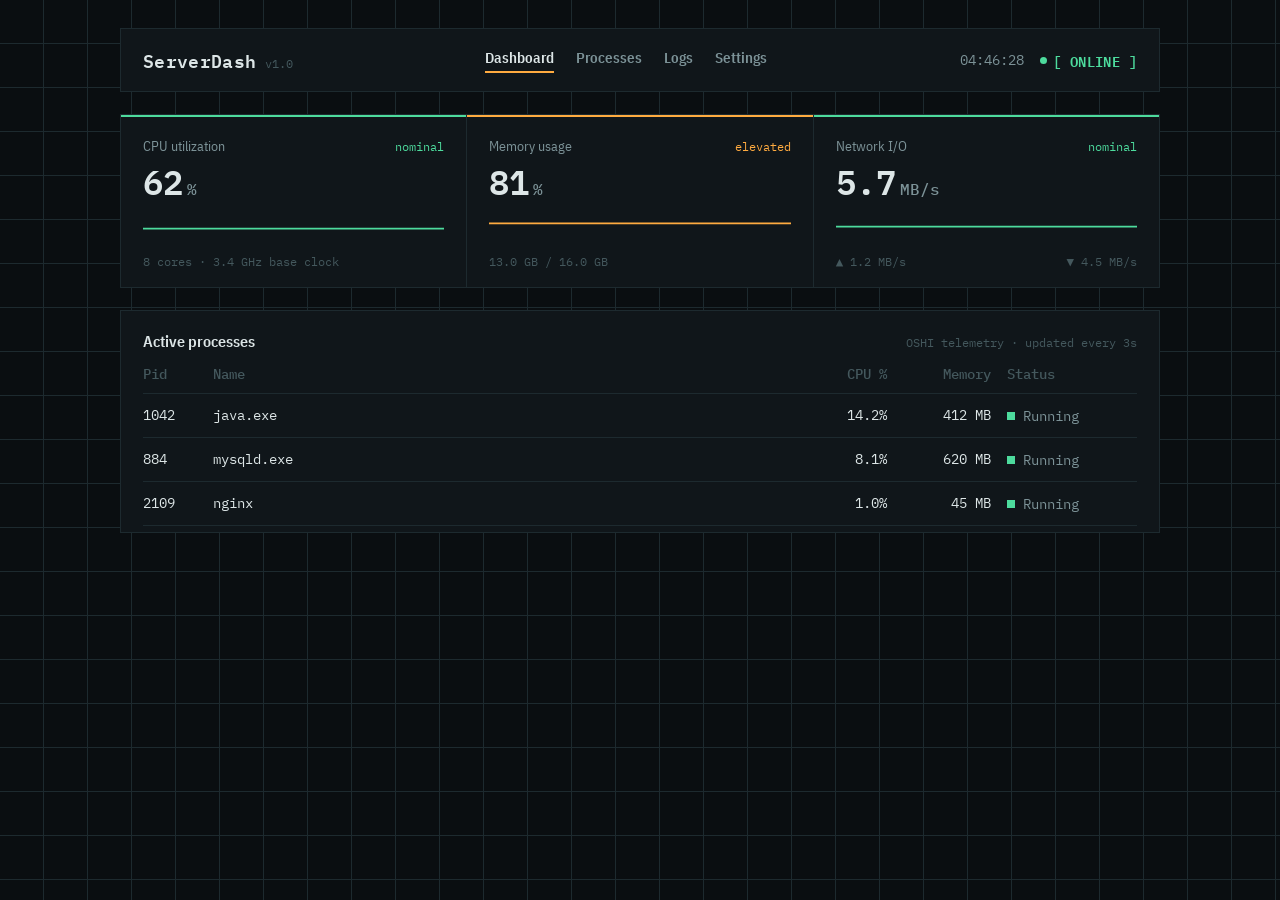
==== src/main/resources/static/index.html @ 2d30cf95 "Initial commit of SpiralOS Telemetry Platform" ====
<!DOCTYPE html>
<html lang="en">
<head>
  <meta charset="UTF-8">
  <meta name="viewport" content="width=device-width, initial-scale=1.0">
  <title>ServerDash v1.0</title>
  <link rel="preconnect" href="https://fonts.googleapis.com">
  <link rel="preconnect" href="https://fonts.gstatic.com" crossorigin>
  <link href="https://fonts.googleapis.com/css2?family=IBM+Plex+Mono:wght@400;500;600;700&family=IBM+Plex+Sans+Condensed:wght@500;600;700&display=swap" rel="stylesheet">
  <link rel="stylesheet" href="style.css">
</head>
<body>

  <div class="scan-sweep" aria-hidden="true"></div>

  <div class="dashboard-container">

    <!-- Top bar -->
    <header class="topbar">
      <div class="brand">
        <span class="brand-name">ServerDash</span>
        <span class="brand-version">v1.0</span>
      </div>

      <nav class="nav-links">
        <a href="#" class="active">Dashboard</a>
        <a href="#">Processes</a>
        <a href="#">Logs</a>
        <a href="#">Settings</a>
      </nav>

      <div class="status-cluster">
        <time class="clock" id="clock">--:--:--</time>
        <span class="status-line" id="status-line">
          <span class="status-dot" id="status-dot"></span>[&nbsp;ONLINE&nbsp;]
        </span>
      </div>
    </header>

    <!-- Metric readouts -->
    <section class="metrics-grid">

      <article class="metric-card" id="card-cpu" data-metric="cpu">
        <div class="metric-head">
          <span class="metric-label">CPU utilization</span>
          <span class="metric-flag" id="cpu-flag">nominal</span>
        </div>
        <div class="metric-value" id="cpu-value">62<span class="unit">%</span></div>
        <svg class="sparkline" id="cpu-spark" viewBox="0 0 100 28" preserveAspectRatio="none" aria-hidden="true">
          <polyline id="cpu-spark-line" points="" />
        </svg>
        <div class="metric-sub">8 cores · 3.4 GHz base clock</div>
      </article>

      <article class="metric-card" id="card-ram" data-metric="ram">
        <div class="metric-head">
          <span class="metric-label">Memory usage</span>
          <span class="metric-flag" id="ram-flag">nominal</span>
        </div>
        <div class="metric-value" id="ram-value">81<span class="unit">%</span></div>
        <svg class="sparkline" id="ram-spark" viewBox="0 0 100 28" preserveAspectRatio="none" aria-hidden="true">
          <polyline id="ram-spark-line" points="" />
        </svg>
        <div class="metric-sub" id="ram-sub">13.0 GB / 16.0 GB</div>
      </article>

      <article class="metric-card" id="card-net" data-metric="net">
        <div class="metric-head">
          <span class="metric-label">Network I/O</span>
          <span class="metric-flag" id="net-flag">nominal</span>
        </div>
        <div class="metric-value" id="net-value">5.7<span class="unit">MB/s</span></div>
        <svg class="sparkline" id="net-spark" viewBox="0 0 100 28" preserveAspectRatio="none" aria-hidden="true">
          <polyline id="net-spark-line" points="" />
        </svg>
        <div class="metric-sub">
          <span class="net-up" id="net-up">▲ 1.2 MB/s</span>
          <span class="net-down" id="net-down">▼ 4.5 MB/s</span>
        </div>
      </article>

    </section>

    <!-- Process list -->
    <section class="table-section">
      <div class="table-head">
        <h2>Active processes</h2>
        <span class="table-sub">OSHI telemetry · updated every 3s</span>
      </div>
      <table class="process-table">
        <thead>
          <tr>
            <th class="col-pid">Pid</th>
            <th>Name</th>
            <th class="col-num">CPU %</th>
            <th class="col-num">Memory</th>
            <th class="col-status">Status</th>
          </tr>
        </thead>
        <tbody id="process-body">
          <tr data-pid="1042" data-base-cpu="14.2">
            <td class="col-pid">1042</td>
            <td>java.exe</td>
            <td class="col-num cpu-cell">14.2%</td>
            <td class="col-num">412 MB</td>
            <td class="col-status"><span class="status-cell running"><span class="status-sq"></span>Running</span></td>
          </tr>
          <tr data-pid="884" data-base-cpu="8.1">
            <td class="col-pid">884</td>
            <td>mysqld.exe</td>
            <td class="col-num cpu-cell">8.1%</td>
            <td class="col-num">620 MB</td>
            <td class="col-status"><span class="status-cell running"><span class="status-sq"></span>Running</span></td>
          </tr>
          <tr data-pid="2109" data-base-cpu="1.0">
            <td class="col-pid">2109</td>
            <td>nginx</td>
            <td class="col-num cpu-cell">1.0%</td>
            <td class="col-num">45 MB</td>
            <td class="col-status"><span class="status-cell running"><span class="status-sq"></span>Running</span></td>
          </tr>
        </tbody>
      </table>
    </section>

  </div>

  <script src="script.js"></script>
</body>
</html>
---- src/main/resources/static/style.css ----
:root {
  --bg: #0a0e11;
  --panel: #10161a;
  --line: #1d2a2f;
  --line-strong: #2a3a40;
  --text: #dde6e7;
  --text-dim: #7c9297;
  --text-faint: #44585d;

  --amber: #ffab40;
  --amber-dim: rgba(255, 171, 64, 0.12);
  --green: #4ddb9d;
  --green-dim: rgba(77, 219, 157, 0.12);
  --red: #ff5c5c;
  --red-dim: rgba(255, 92, 92, 0.14);

  --mono: 'IBM Plex Mono', ui-monospace, SFMono-Regular, Menlo, monospace;
  --sans: 'IBM Plex Sans Condensed', 'Segoe UI', sans-serif;
}

* {
  box-sizing: border-box;
  margin: 0;
  padding: 0;
}

body {
  background-color: var(--bg);
  background-image:
    linear-gradient(var(--line) 1px, transparent 1px),
    linear-gradient(90deg, var(--line) 1px, transparent 1px);
  background-size: 44px 44px;
  background-position: -1px -1px;
  color: var(--text);
  font-family: var(--sans);
  padding: 28px 20px 60px;
  position: relative;
}

@media (prefers-color-scheme: light) {
  /* Instrument-panel dashboards stay dark regardless of OS theme;
     this is a deliberate choice, not an oversight. */
}

::selection {
  background: var(--amber-dim);
  color: var(--text);
}

a:focus-visible,
button:focus-visible {
  outline: 2px solid var(--amber);
  outline-offset: 2px;
}

.dashboard-container {
  max-width: 1040px;
  margin: 0 auto;
  position: relative;
}

/* One orchestrated load moment: a single scanline sweep down the page */
.scan-sweep {
  position: fixed;
  inset: 0;
  pointer-events: none;
  z-index: 50;
  background: linear-gradient(
    180deg,
    transparent 0%,
    rgba(255, 171, 64, 0.06) 45%,
    rgba(255, 171, 64, 0.15) 50%,
    rgba(255, 171, 64, 0.06) 55%,
    transparent 100%
  );
  transform: translateY(-100%);
  animation: sweep 1.1s ease-out 1;
}

@keyframes sweep {
  to { transform: translateY(100%); }
}

@media (prefers-reduced-motion: reduce) {
  .scan-sweep { display: none; }
}

/* Top bar */
.topbar {
  display: flex;
  justify-content: space-between;
  align-items: center;
  flex-wrap: wrap;
  gap: 14px;
  border: 1px solid var(--line);
  background-color: var(--panel);
  padding: 16px 22px;
  margin-bottom: 22px;
}

.brand {
  font-family: var(--mono);
  display: flex;
  align-items: baseline;
  gap: 8px;
}

.brand-name {
  font-weight: 600;
  font-size: 1.1rem;
  letter-spacing: 0.02em;
}

.brand-version {
  font-size: 0.78rem;
  color: var(--text-faint);
}

.nav-links {
  display: flex;
  gap: 22px;
  font-family: var(--sans);
  font-weight: 600;
}

.nav-links a {
  color: var(--text-dim);
  text-decoration: none;
  font-size: 0.92rem;
  padding-bottom: 4px;
  border-bottom: 2px solid transparent;
}

.nav-links a.active {
  color: var(--text);
  border-bottom-color: var(--amber);
}

.nav-links a:hover {
  color: var(--text);
}

.status-cluster {
  display: flex;
  align-items: center;
  gap: 16px;
  font-family: var(--mono);
  font-size: 0.85rem;
}

.clock {
  color: var(--text-dim);
  min-width: 7ch;
}

.status-line {
  display: inline-flex;
  align-items: center;
  gap: 6px;
  color: var(--green);
  font-weight: 600;
  letter-spacing: 0.03em;
}

.status-dot {
  width: 7px;
  height: 7px;
  border-radius: 50%;
  background-color: var(--green);
  display: inline-block;
  animation: pulse 2.4s ease-in-out infinite;
}

@keyframes pulse {
  0%, 100% { opacity: 1; }
  50% { opacity: 0.35; }
}

@media (prefers-reduced-motion: reduce) {
  .status-dot { animation: none; }
}

/* Metrics grid */
.metrics-grid {
  display: grid;
  grid-template-columns: repeat(auto-fit, minmax(260px, 1fr));
  gap: 1px;
  background-color: var(--line);
  border: 1px solid var(--line);
  margin-bottom: 22px;
}

.metric-card {
  background-color: var(--panel);
  padding: 20px 22px 18px;
  border-top: 2px solid var(--status-color, var(--text-faint));
}

.metric-head {
  display: flex;
  justify-content: space-between;
  align-items: baseline;
  margin-bottom: 10px;
}

.metric-label {
  font-size: 0.85rem;
  color: var(--text-dim);
}

.metric-flag {
  font-family: var(--mono);
  font-size: 0.72rem;
  color: var(--status-color, var(--text-faint));
}

.metric-value {
  font-family: var(--mono);
  font-size: 2.1rem;
  font-weight: 600;
  color: var(--text);
  margin-bottom: 12px;
  line-height: 1;
}

.metric-value .unit {
  font-size: 1rem;
  color: var(--text-dim);
  margin-left: 4px;
  font-weight: 500;
}

.sparkline {
  width: 100%;
  height: 30px;
  display: block;
  margin-bottom: 12px;
}

.sparkline polyline {
  fill: none;
  stroke: var(--status-color, var(--text-faint));
  stroke-width: 1.6;
  stroke-linejoin: round;
  stroke-linecap: round;
}

.metric-sub {
  font-family: var(--mono);
  font-size: 0.78rem;
  color: var(--text-faint);
  display: flex;
  justify-content: space-between;
}

.net-up { color: var(--text-faint); }
.net-down { color: var(--text-faint); }

/* Table section */
.table-section {
  border: 1px solid var(--line);
  background-color: var(--panel);
  padding: 20px 22px 6px;
}

.table-head {
  display: flex;
  justify-content: space-between;
  align-items: baseline;
  flex-wrap: wrap;
  gap: 6px;
  margin-bottom: 14px;
}

.table-head h2 {
  font-size: 1rem;
  font-weight: 600;
  color: var(--text);
}

.table-sub {
  font-family: var(--mono);
  font-size: 0.75rem;
  color: var(--text-faint);
}

.process-table {
  width: 100%;
  border-collapse: collapse;
  table-layout: fixed;
  font-family: var(--mono);
  font-size: 0.86rem;
}

.process-table th {
  text-align: left;
  font-weight: 500;
  color: var(--text-faint);
  padding-bottom: 10px;
  padding-right: 16px;
  border-bottom: 1px solid var(--line);
}

.process-table td {
  padding: 12px 16px 12px 0;
  border-bottom: 1px solid var(--line);
  color: var(--text);
}

.col-pid { color: var(--text-dim); width: 70px; }
.col-num { text-align: right; width: 104px; }
.col-status { width: 130px; }

.process-table th.col-num { text-align: right; }

.status-cell {
  display: inline-flex;
  align-items: center;
  gap: 8px;
  color: var(--text-dim);
}

.status-sq {
  width: 8px;
  height: 8px;
  background-color: var(--green);
  flex-shrink: 0;
}

.status-cell.running .status-sq { background-color: var(--green); }
.status-cell.elevated .status-sq { background-color: var(--amber); }
.status-cell.stopped .status-sq { background-color: var(--red); }

/* Responsive */
@media (max-width: 640px) {
  body { padding: 18px 14px 48px; background-size: 28px 28px; }
  .topbar { padding: 14px 16px; }
  .nav-links { gap: 14px; order: 3; width: 100%; }
  .status-cluster { gap: 10px; }
  .metric-value { font-size: 1.7rem; }
  .col-pid, .col-num, .col-status { width: auto; }
  .metric-sub { flex-direction: column; gap: 2px; }
}
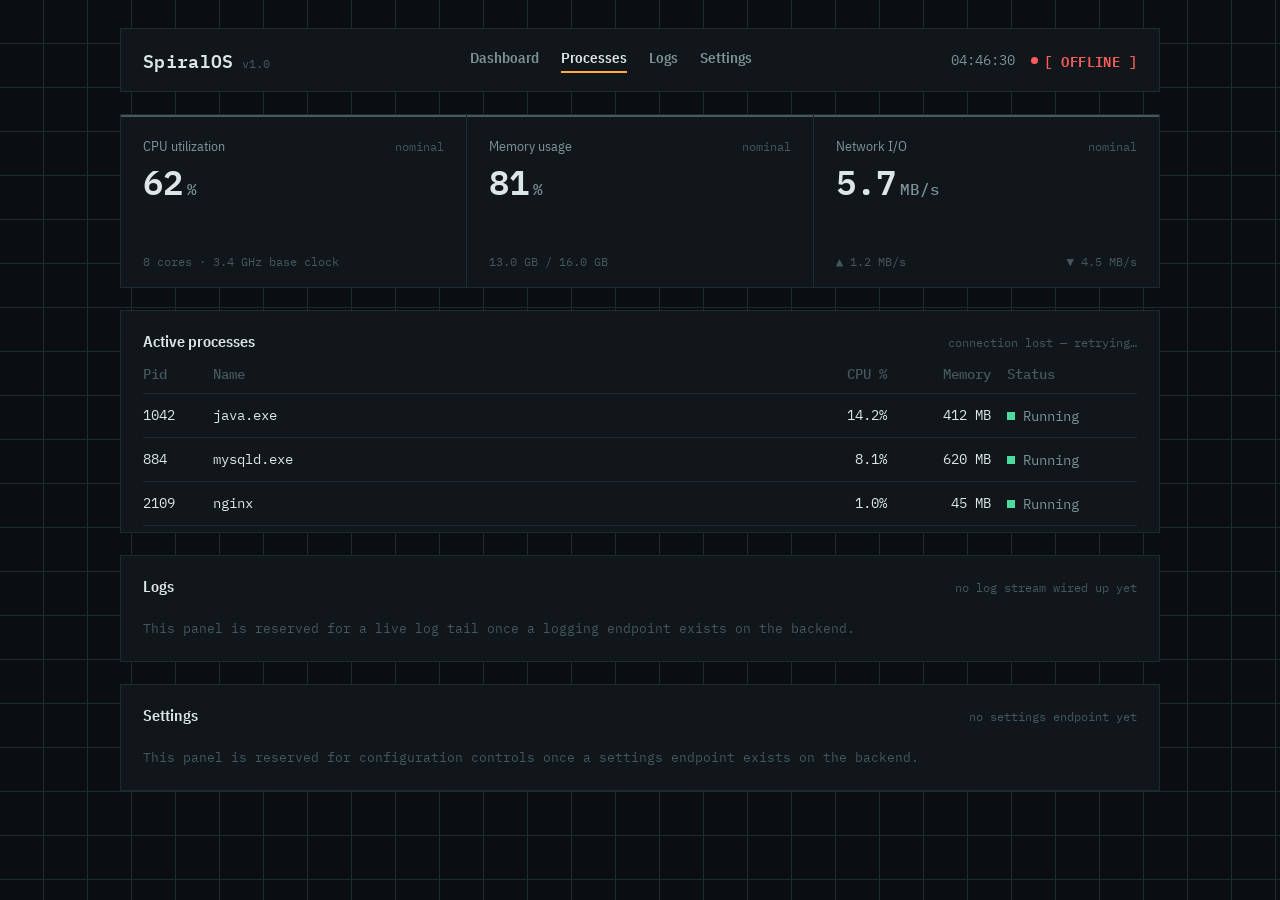
==== commit a8c2a79b: "Updates to backend and frontend UI elements" ====
--- a/src/main/resources/static/index.html
+++ b/src/main/resources/static/index.html
@@ -3,7 +3,7 @@
 <head>
   <meta charset="UTF-8">
   <meta name="viewport" content="width=device-width, initial-scale=1.0">
-  <title>ServerDash v1.0</title>
+  <title>SpiralOS v1.0</title>
   <link rel="preconnect" href="https://fonts.googleapis.com">
   <link rel="preconnect" href="https://fonts.gstatic.com" crossorigin>
   <link href="https://fonts.googleapis.com/css2?family=IBM+Plex+Mono:wght@400;500;600;700&family=IBM+Plex+Sans+Condensed:wght@500;600;700&display=swap" rel="stylesheet">
@@ -18,15 +18,15 @@
     <!-- Top bar -->
     <header class="topbar">
       <div class="brand">
-        <span class="brand-name">ServerDash</span>
+        <span class="brand-name">SpiralOS</span>
         <span class="brand-version">v1.0</span>
       </div>
 
-      <nav class="nav-links">
-        <a href="#" class="active">Dashboard</a>
-        <a href="#">Processes</a>
-        <a href="#">Logs</a>
-        <a href="#">Settings</a>
+      <nav class="nav-links" id="nav-links">
+        <a href="#dashboard" class="active">Dashboard</a>
+        <a href="#processes">Processes</a>
+        <a href="#logs">Logs</a>
+        <a href="#settings">Settings</a>
       </nav>
 
       <div class="status-cluster">
@@ -38,7 +38,7 @@
     </header>
 
     <!-- Metric readouts -->
-    <section class="metrics-grid">
+    <section class="metrics-grid" id="dashboard">
 
       <article class="metric-card" id="card-cpu" data-metric="cpu">
         <div class="metric-head">
@@ -80,12 +80,12 @@
       </article>
 
     </section>
-
+	
     <!-- Process list -->
-    <section class="table-section">
+    <section class="table-section" id="processes">
       <div class="table-head">
         <h2>Active processes</h2>
-        <span class="table-sub">OSHI telemetry · updated every 3s</span>
+        <span class="table-sub" id="process-sub">OSHI telemetry · updated every 1s</span>
       </div>
       <table class="process-table">
         <thead>
@@ -123,6 +123,24 @@
       </table>
     </section>
 
+    <!-- Logs -->
+    <section class="table-section placeholder-section" id="logs">
+      <div class="table-head">
+        <h2>Logs</h2>
+        <span class="table-sub">no log stream wired up yet</span>
+      </div>
+      <p class="placeholder-note">This panel is reserved for a live log tail once a logging endpoint exists on the backend.</p>
+    </section>
+
+    <!-- Settings -->
+    <section class="table-section placeholder-section" id="settings">
+      <div class="table-head">
+        <h2>Settings</h2>
+        <span class="table-sub">no settings endpoint yet</span>
+      </div>
+      <p class="placeholder-note">This panel is reserved for configuration controls once a settings endpoint exists on the backend.</p>
+    </section>
+
   </div>
 
   <script src="script.js"></script>
--- a/src/main/resources/static/style.css
+++ b/src/main/resources/static/style.css
@@ -22,6 +22,14 @@
   box-sizing: border-box;
   margin: 0;
   padding: 0;
+}
+
+html {
+  scroll-behavior: smooth;
+}
+
+@media (prefers-reduced-motion: reduce) {
+  html { scroll-behavior: auto; }
 }
 
 body {
@@ -96,6 +104,16 @@
   background-color: var(--panel);
   padding: 16px 22px;
   margin-bottom: 22px;
+  position: sticky;
+  top: 12px;
+  z-index: 10;
+}
+
+#dashboard,
+#processes,
+#logs,
+#settings {
+  scroll-margin-top: 90px;
 }
 
 .brand {
@@ -261,6 +279,11 @@
   border: 1px solid var(--line);
   background-color: var(--panel);
   padding: 20px 22px 6px;
+  margin-bottom: 22px;
+}
+
+.table-section:last-child {
+  margin-bottom: 0;
 }
 
 .table-head {
@@ -330,6 +353,21 @@
 .status-cell.running .status-sq { background-color: var(--green); }
 .status-cell.elevated .status-sq { background-color: var(--amber); }
 .status-cell.stopped .status-sq { background-color: var(--red); }
+
+.placeholder-note {
+  font-family: var(--mono);
+  font-size: 0.82rem;
+  color: var(--text-faint);
+  padding: 10px 0 18px;
+}
+
+.status-line.offline {
+  color: var(--red);
+}
+
+.status-line.offline .status-dot {
+  background-color: var(--red);
+}
 
 /* Responsive */
 @media (max-width: 640px) {
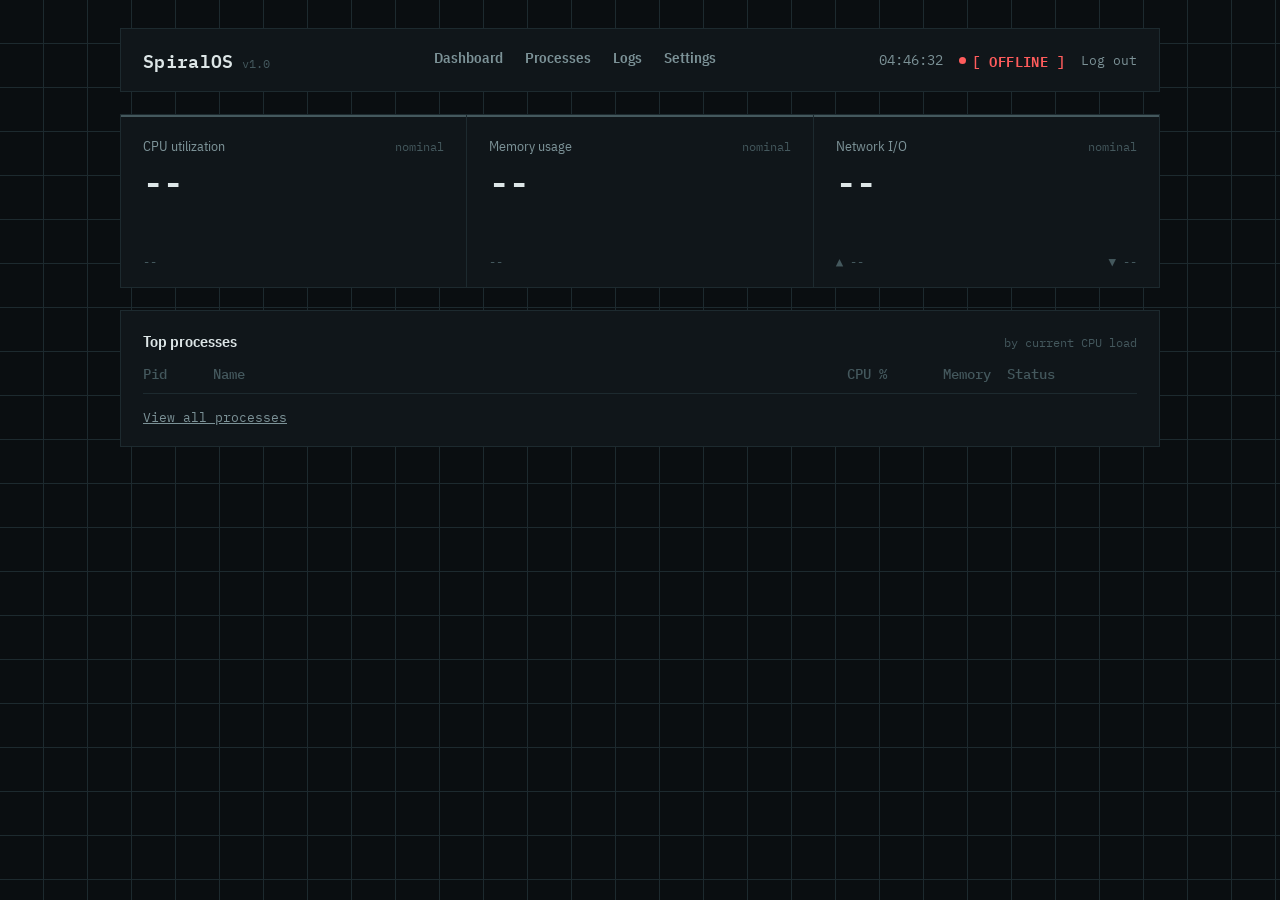
==== commit fd6bb0d7: "Massive changes to security & endpoints. Added several layers of functionality." ====
--- a/src/main/resources/static/index.html
+++ b/src/main/resources/static/index.html
@@ -3,146 +3,52 @@
 <head>
   <meta charset="UTF-8">
   <meta name="viewport" content="width=device-width, initial-scale=1.0">
-  <title>SpiralOS v1.0</title>
   <link rel="preconnect" href="https://fonts.googleapis.com">
   <link rel="preconnect" href="https://fonts.gstatic.com" crossorigin>
   <link href="https://fonts.googleapis.com/css2?family=IBM+Plex+Mono:wght@400;500;600;700&family=IBM+Plex+Sans+Condensed:wght@500;600;700&display=swap" rel="stylesheet">
   <link rel="stylesheet" href="style.css">
+  <title>SpiralOS · Dashboard</title>
 </head>
 <body>
+  <div class="scan-sweep" aria-hidden="true"></div>
+  <div class="dashboard-container">
+    <header class="topbar" id="topbar"></header>
 
-  <div class="scan-sweep" aria-hidden="true"></div>
-
-  <div class="dashboard-container">
-
-    <!-- Top bar -->
-    <header class="topbar">
-      <div class="brand">
-        <span class="brand-name">SpiralOS</span>
-        <span class="brand-version">v1.0</span>
-      </div>
-
-      <nav class="nav-links" id="nav-links">
-        <a href="#dashboard" class="active">Dashboard</a>
-        <a href="#processes">Processes</a>
-        <a href="#logs">Logs</a>
-        <a href="#settings">Settings</a>
-      </nav>
-
-      <div class="status-cluster">
-        <time class="clock" id="clock">--:--:--</time>
-        <span class="status-line" id="status-line">
-          <span class="status-dot" id="status-dot"></span>[&nbsp;ONLINE&nbsp;]
-        </span>
-      </div>
-    </header>
-
-    <!-- Metric readouts -->
     <section class="metrics-grid" id="dashboard">
-
-      <article class="metric-card" id="card-cpu" data-metric="cpu">
-        <div class="metric-head">
-          <span class="metric-label">CPU utilization</span>
-          <span class="metric-flag" id="cpu-flag">nominal</span>
-        </div>
-        <div class="metric-value" id="cpu-value">62<span class="unit">%</span></div>
-        <svg class="sparkline" id="cpu-spark" viewBox="0 0 100 28" preserveAspectRatio="none" aria-hidden="true">
-          <polyline id="cpu-spark-line" points="" />
-        </svg>
-        <div class="metric-sub">8 cores · 3.4 GHz base clock</div>
+      <article class="metric-card" id="card-cpu">
+        <div class="metric-head"><span class="metric-label">CPU utilization</span><span class="metric-flag" id="cpu-flag">nominal</span></div>
+        <div class="metric-value" id="cpu-value">--</div>
+        <svg class="sparkline" viewBox="0 0 100 28" preserveAspectRatio="none" aria-hidden="true"><polyline id="cpu-spark-line" points="" /></svg>
+        <div class="metric-sub" id="cpu-sub">--</div>
       </article>
-
-      <article class="metric-card" id="card-ram" data-metric="ram">
-        <div class="metric-head">
-          <span class="metric-label">Memory usage</span>
-          <span class="metric-flag" id="ram-flag">nominal</span>
-        </div>
-        <div class="metric-value" id="ram-value">81<span class="unit">%</span></div>
-        <svg class="sparkline" id="ram-spark" viewBox="0 0 100 28" preserveAspectRatio="none" aria-hidden="true">
-          <polyline id="ram-spark-line" points="" />
-        </svg>
-        <div class="metric-sub" id="ram-sub">13.0 GB / 16.0 GB</div>
+      <article class="metric-card" id="card-ram">
+        <div class="metric-head"><span class="metric-label">Memory usage</span><span class="metric-flag" id="ram-flag">nominal</span></div>
+        <div class="metric-value" id="ram-value">--</div>
+        <svg class="sparkline" viewBox="0 0 100 28" preserveAspectRatio="none" aria-hidden="true"><polyline id="ram-spark-line" points="" /></svg>
+        <div class="metric-sub" id="ram-sub">--</div>
       </article>
-
-      <article class="metric-card" id="card-net" data-metric="net">
-        <div class="metric-head">
-          <span class="metric-label">Network I/O</span>
-          <span class="metric-flag" id="net-flag">nominal</span>
-        </div>
-        <div class="metric-value" id="net-value">5.7<span class="unit">MB/s</span></div>
-        <svg class="sparkline" id="net-spark" viewBox="0 0 100 28" preserveAspectRatio="none" aria-hidden="true">
-          <polyline id="net-spark-line" points="" />
-        </svg>
-        <div class="metric-sub">
-          <span class="net-up" id="net-up">▲ 1.2 MB/s</span>
-          <span class="net-down" id="net-down">▼ 4.5 MB/s</span>
-        </div>
+      <article class="metric-card" id="card-net">
+        <div class="metric-head"><span class="metric-label">Network I/O</span><span class="metric-flag" id="net-flag">nominal</span></div>
+        <div class="metric-value" id="net-value">--</div>
+        <svg class="sparkline" viewBox="0 0 100 28" preserveAspectRatio="none" aria-hidden="true"><polyline id="net-spark-line" points="" /></svg>
+        <div class="metric-sub"><span id="net-up">▲ --</span><span id="net-down">▼ --</span></div>
       </article>
-
-    </section>
-	
-    <!-- Process list -->
-    <section class="table-section" id="processes">
-      <div class="table-head">
-        <h2>Active processes</h2>
-        <span class="table-sub" id="process-sub">OSHI telemetry · updated every 1s</span>
-      </div>
-      <table class="process-table">
-        <thead>
-          <tr>
-            <th class="col-pid">Pid</th>
-            <th>Name</th>
-            <th class="col-num">CPU %</th>
-            <th class="col-num">Memory</th>
-            <th class="col-status">Status</th>
-          </tr>
-        </thead>
-        <tbody id="process-body">
-          <tr data-pid="1042" data-base-cpu="14.2">
-            <td class="col-pid">1042</td>
-            <td>java.exe</td>
-            <td class="col-num cpu-cell">14.2%</td>
-            <td class="col-num">412 MB</td>
-            <td class="col-status"><span class="status-cell running"><span class="status-sq"></span>Running</span></td>
-          </tr>
-          <tr data-pid="884" data-base-cpu="8.1">
-            <td class="col-pid">884</td>
-            <td>mysqld.exe</td>
-            <td class="col-num cpu-cell">8.1%</td>
-            <td class="col-num">620 MB</td>
-            <td class="col-status"><span class="status-cell running"><span class="status-sq"></span>Running</span></td>
-          </tr>
-          <tr data-pid="2109" data-base-cpu="1.0">
-            <td class="col-pid">2109</td>
-            <td>nginx</td>
-            <td class="col-num cpu-cell">1.0%</td>
-            <td class="col-num">45 MB</td>
-            <td class="col-status"><span class="status-cell running"><span class="status-sq"></span>Running</span></td>
-          </tr>
-        </tbody>
-      </table>
     </section>
 
-    <!-- Logs -->
-    <section class="table-section placeholder-section" id="logs">
-      <div class="table-head">
-        <h2>Logs</h2>
-        <span class="table-sub">no log stream wired up yet</span>
+    <section class="table-section">
+      <div class="table-head"><h2>Top processes</h2><span class="table-sub">by current CPU load</span></div>
+      <div class="table-scroll">
+        <table class="process-table">
+          <thead><tr>
+            <th class="col-pid">Pid</th><th>Name</th><th class="col-num">CPU %</th><th class="col-num">Memory</th><th class="col-status">Status</th>
+          </tr></thead>
+          <tbody id="process-body"></tbody>
+        </table>
       </div>
-      <p class="placeholder-note">This panel is reserved for a live log tail once a logging endpoint exists on the backend.</p>
+      <p class="table-foot"><a href="/processes.html">View all processes</a></p>
     </section>
-
-    <!-- Settings -->
-    <section class="table-section placeholder-section" id="settings">
-      <div class="table-head">
-        <h2>Settings</h2>
-        <span class="table-sub">no settings endpoint yet</span>
-      </div>
-      <p class="placeholder-note">This panel is reserved for configuration controls once a settings endpoint exists on the backend.</p>
-    </section>
-
   </div>
-
-  <script src="script.js"></script>
+  <script src="common.js"></script>
+  <script src="dashboard.js"></script>
 </body>
 </html>
--- a/src/main/resources/static/style.css
+++ b/src/main/resources/static/style.css
@@ -379,3 +379,81 @@
   .col-pid, .col-num, .col-status { width: auto; }
   .metric-sub { flex-direction: column; gap: 2px; }
 }
+
+/* ===== Multi-page additions ===== */
+
+/* Controls */
+.btn, .btn-link { font-family: var(--mono); font-size: 0.8rem; cursor: pointer; }
+.btn { background: var(--panel); color: var(--text); border: 1px solid var(--line-strong); padding: 8px 14px; border-radius: 0; }
+.btn:hover { border-color: var(--text-dim); }
+.btn-primary { border-color: var(--amber); color: var(--amber); }
+.btn-primary:hover { background: var(--amber-dim); }
+.btn-link { background: none; border: none; color: var(--text-dim); padding: 0; }
+.btn-link:hover { color: var(--text); text-decoration: underline; }
+input, select { font-family: var(--mono); font-size: 0.85rem; background: var(--bg); color: var(--text); border: 1px solid var(--line-strong); padding: 8px 10px; border-radius: 0; }
+input:focus-visible, select:focus-visible, .btn:focus-visible, .btn-link:focus-visible,
+.th-btn:focus-visible, .log-view:focus-visible, .table-foot a:focus-visible { outline: 2px solid var(--amber); outline-offset: 2px; }
+
+.toolbar { display: flex; flex-wrap: wrap; gap: 10px; align-items: center; margin-bottom: 14px; }
+.toolbar input[type="search"] { flex: 1 1 200px; min-width: 160px; }
+.toolbar label.inline { font-family: var(--mono); font-size: 0.8rem; color: var(--text-dim); display: flex; gap: 6px; align-items: center; }
+
+/* Summary strip */
+.stat-strip { display: grid; grid-template-columns: repeat(auto-fit, minmax(190px, 1fr)); gap: 1px; background: var(--line); border: 1px solid var(--line); margin-bottom: 22px; }
+.stat { background: var(--panel); padding: 16px 20px; border-top: 2px solid var(--status-color, var(--text-faint)); }
+.stat-label { font-size: 0.82rem; color: var(--text-dim); margin-bottom: 8px; }
+.stat-value { font-family: var(--mono); font-size: 1.7rem; font-weight: 600; line-height: 1; }
+.stat-value .unit { font-size: 0.9rem; color: var(--text-dim); margin-left: 4px; font-weight: 500; }
+
+/* Tables */
+.table-scroll { overflow-x: auto; }
+.process-table.wide { min-width: 760px; }
+.process-table td { overflow: hidden; text-overflow: ellipsis; white-space: nowrap; }
+.col-user { width: 140px; }
+.col-narrow { width: 90px; text-align: right; }
+.process-table th.col-narrow { text-align: right; }
+.th-btn { background: none; border: none; color: inherit; font: inherit; cursor: pointer; padding: 0; }
+.th-btn:hover { color: var(--text); }
+th[aria-sort="ascending"] .th-btn::after { content: " ▲"; color: var(--amber); }
+th[aria-sort="descending"] .th-btn::after { content: " ▼"; color: var(--amber); }
+th[aria-sort] .th-btn { color: var(--text); }
+.table-foot { padding: 12px 0 14px; }
+.table-foot a { font-family: var(--mono); font-size: 0.8rem; color: var(--text-dim); }
+.table-foot a:hover { color: var(--text); }
+
+/* Logs */
+.log-view { font-family: var(--mono); font-size: 0.8rem; background: var(--bg); border: 1px solid var(--line); height: 60vh; overflow: auto; padding: 10px 12px; margin-bottom: 16px; }
+.log-line { display: flex; gap: 10px; padding: 1px 0; }
+.log-time { color: var(--text-faint); flex-shrink: 0; }
+.log-level { flex-shrink: 0; width: 5ch; }
+.log-msg { color: var(--text); min-width: 0; white-space: pre-wrap; word-break: break-word; }
+.log-empty { color: var(--text-faint); }
+.lvl-ERROR { color: var(--red); }
+.lvl-WARN { color: var(--amber); }
+.lvl-INFO { color: var(--green); }
+.lvl-DEBUG, .lvl-TRACE { color: var(--text-dim); }
+
+/* Settings */
+.settings-form fieldset { border: 1px solid var(--line); margin-bottom: 18px; padding: 14px 16px 6px; min-width: 0; }
+.settings-form legend { padding: 0 8px; font-weight: 600; font-size: 0.9rem; }
+.field { display: grid; grid-template-columns: minmax(160px, 1fr) 140px; gap: 6px 16px; align-items: center; margin-bottom: 12px; }
+.field label { font-size: 0.88rem; }
+.field .hint { grid-column: 1 / -1; font-family: var(--mono); font-size: 0.72rem; color: var(--text-faint); margin-top: -4px; }
+.form-actions { display: flex; gap: 10px; flex-wrap: wrap; margin-bottom: 14px; }
+.form-msg { font-family: var(--mono); font-size: 0.8rem; min-height: 1.2em; margin-bottom: 10px; }
+.form-msg.ok { color: var(--green); }
+.form-msg.error { color: var(--red); }
+
+/* Login */
+.login-body { display: flex; align-items: center; justify-content: center; min-height: 100vh; }
+.login-card { width: 100%; max-width: 360px; background: var(--panel); border: 1px solid var(--line); padding: 28px 26px; }
+.login-brand { font-family: var(--mono); font-size: 1.3rem; }
+.login-sub { color: var(--text-dim); font-size: 0.9rem; margin: 4px 0 18px; }
+.login-card label { display: block; font-size: 0.85rem; color: var(--text-dim); margin-bottom: 12px; }
+.login-card input[type="text"], .login-card input[type="password"] { width: 100%; margin-top: 6px; }
+.login-card .btn { width: 100%; margin-top: 6px; }
+
+@media (max-width: 640px) {
+  .field { grid-template-columns: 1fr; }
+  .log-line { flex-wrap: wrap; gap: 2px 10px; }
+}
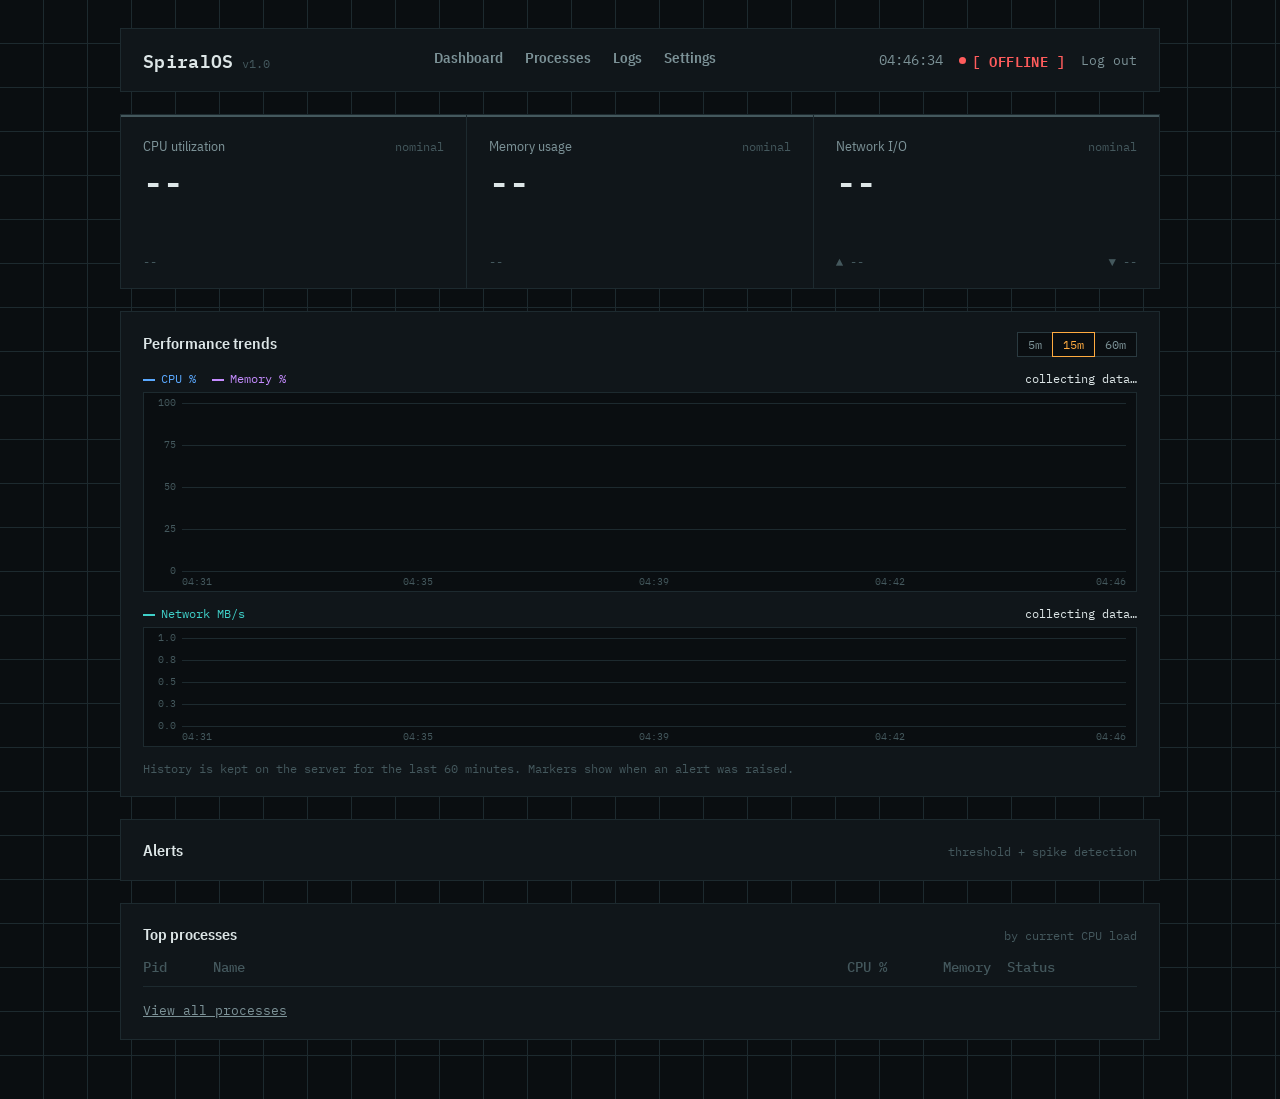
==== commit 99a0dfd4: "Add historical trend charts and anomaly alerts Server keeps the last hour of samples in a fixed-size" ====
--- a/src/main/resources/static/index.html
+++ b/src/main/resources/static/index.html
@@ -13,6 +13,8 @@
   <div class="scan-sweep" aria-hidden="true"></div>
   <div class="dashboard-container">
     <header class="topbar" id="topbar"></header>
+
+    <div class="alert-banner" id="alert-banner" role="status" aria-live="polite" hidden></div>
 
     <section class="metrics-grid" id="dashboard">
       <article class="metric-card" id="card-cpu">
@@ -36,6 +38,31 @@
     </section>
 
     <section class="table-section">
+      <div class="table-head">
+        <h2>Performance trends</h2>
+        <div class="range-group" role="group" aria-label="Time range">
+          <button type="button" class="range-btn" data-minutes="5" aria-pressed="false">5m</button>
+          <button type="button" class="range-btn" data-minutes="15" aria-pressed="true">15m</button>
+          <button type="button" class="range-btn" data-minutes="60" aria-pressed="false">60m</button>
+        </div>
+      </div>
+      <div class="chart-block">
+        <div class="chart-legend"><span class="key key-cpu">CPU %</span><span class="key key-ram">Memory %</span><span class="chart-readout" id="pct-readout"></span></div>
+        <canvas class="trend-chart" id="chart-pct" role="img" aria-label="CPU and memory usage over time"></canvas>
+      </div>
+      <div class="chart-block">
+        <div class="chart-legend"><span class="key key-net">Network MB/s</span><span class="chart-readout" id="net-readout"></span></div>
+        <canvas class="trend-chart small" id="chart-net" role="img" aria-label="Network throughput over time"></canvas>
+      </div>
+      <p class="table-sub chart-note">History is kept on the server for the last 60 minutes. Markers show when an alert was raised.</p>
+    </section>
+
+    <section class="table-section">
+      <div class="table-head"><h2>Alerts</h2><span class="table-sub">threshold + spike detection</span></div>
+      <ul class="alert-list" id="alert-list"></ul>
+    </section>
+
+    <section class="table-section">
       <div class="table-head"><h2>Top processes</h2><span class="table-sub">by current CPU load</span></div>
       <div class="table-scroll">
         <table class="process-table">
@@ -49,6 +76,7 @@
     </section>
   </div>
   <script src="common.js"></script>
+  <script src="charts.js"></script>
   <script src="dashboard.js"></script>
 </body>
 </html>
--- a/src/main/resources/static/style.css
+++ b/src/main/resources/static/style.css
@@ -457,3 +457,46 @@
   .field { grid-template-columns: 1fr; }
   .log-line { flex-wrap: wrap; gap: 2px 10px; }
 }
+
+/* ===== Trends & alerts ===== */
+:root {
+  --series-cpu: #5aa9ff;
+  --series-ram: #c58cff;
+  --series-net: #3fd0c9;
+}
+
+.alert-banner { font-family: var(--mono); font-size: 0.82rem; color: var(--amber); background: var(--amber-dim); border: 1px solid var(--amber); padding: 10px 14px; margin-bottom: 14px; }
+.alert-banner.crit { color: var(--red); background: var(--red-dim); border-color: var(--red); }
+
+.range-group { display: flex; }
+.range-btn { font-family: var(--mono); font-size: 0.75rem; background: var(--bg); color: var(--text-dim); border: 1px solid var(--line-strong); padding: 4px 10px; margin-left: -1px; cursor: pointer; }
+.range-btn:hover { color: var(--text); }
+.range-btn[aria-pressed="true"] { color: var(--amber); border-color: var(--amber); position: relative; z-index: 1; }
+.range-btn:focus-visible { outline: 2px solid var(--amber); outline-offset: 2px; }
+
+.chart-block { margin-bottom: 14px; }
+.chart-legend { display: flex; flex-wrap: wrap; align-items: center; gap: 4px 16px; font-family: var(--mono); font-size: 0.75rem; color: var(--text-dim); margin-bottom: 6px; min-height: 1.2em; }
+.key::before { content: ''; display: inline-block; width: 12px; height: 2px; margin-right: 6px; vertical-align: middle; background: currentColor; }
+.key-cpu { color: var(--series-cpu); }
+.key-ram { color: var(--series-ram); }
+.key-net { color: var(--series-net); }
+.chart-readout { margin-left: auto; color: var(--text); white-space: pre; }
+.trend-chart { display: block; width: 100%; height: 200px; background: var(--bg); border: 1px solid var(--line); cursor: crosshair; }
+.trend-chart.small { height: 120px; }
+.chart-note { display: block; padding: 0 0 14px; }
+
+.alert-list { list-style: none; margin: 0 0 14px; padding: 0; font-family: var(--mono); font-size: 0.8rem; }
+.alert-item { display: grid; grid-template-columns: 9ch 9ch minmax(0, 1fr) auto; gap: 4px 12px; align-items: baseline; padding: 8px 0; border-top: 1px solid var(--line); }
+.alert-item:first-child { border-top: none; }
+.alert-level.WARNING { color: var(--amber); }
+.alert-level.CRITICAL { color: var(--red); }
+.alert-time { color: var(--text-faint); }
+.alert-msg { color: var(--text); overflow-wrap: anywhere; }
+.alert-state { color: var(--text-faint); white-space: nowrap; }
+.alert-state.open { color: var(--amber); }
+
+@media (max-width: 640px) {
+  .alert-item { grid-template-columns: auto 1fr; }
+  .alert-msg, .alert-state { grid-column: 1 / -1; }
+  .chart-readout { margin-left: 0; width: 100%; }
+}
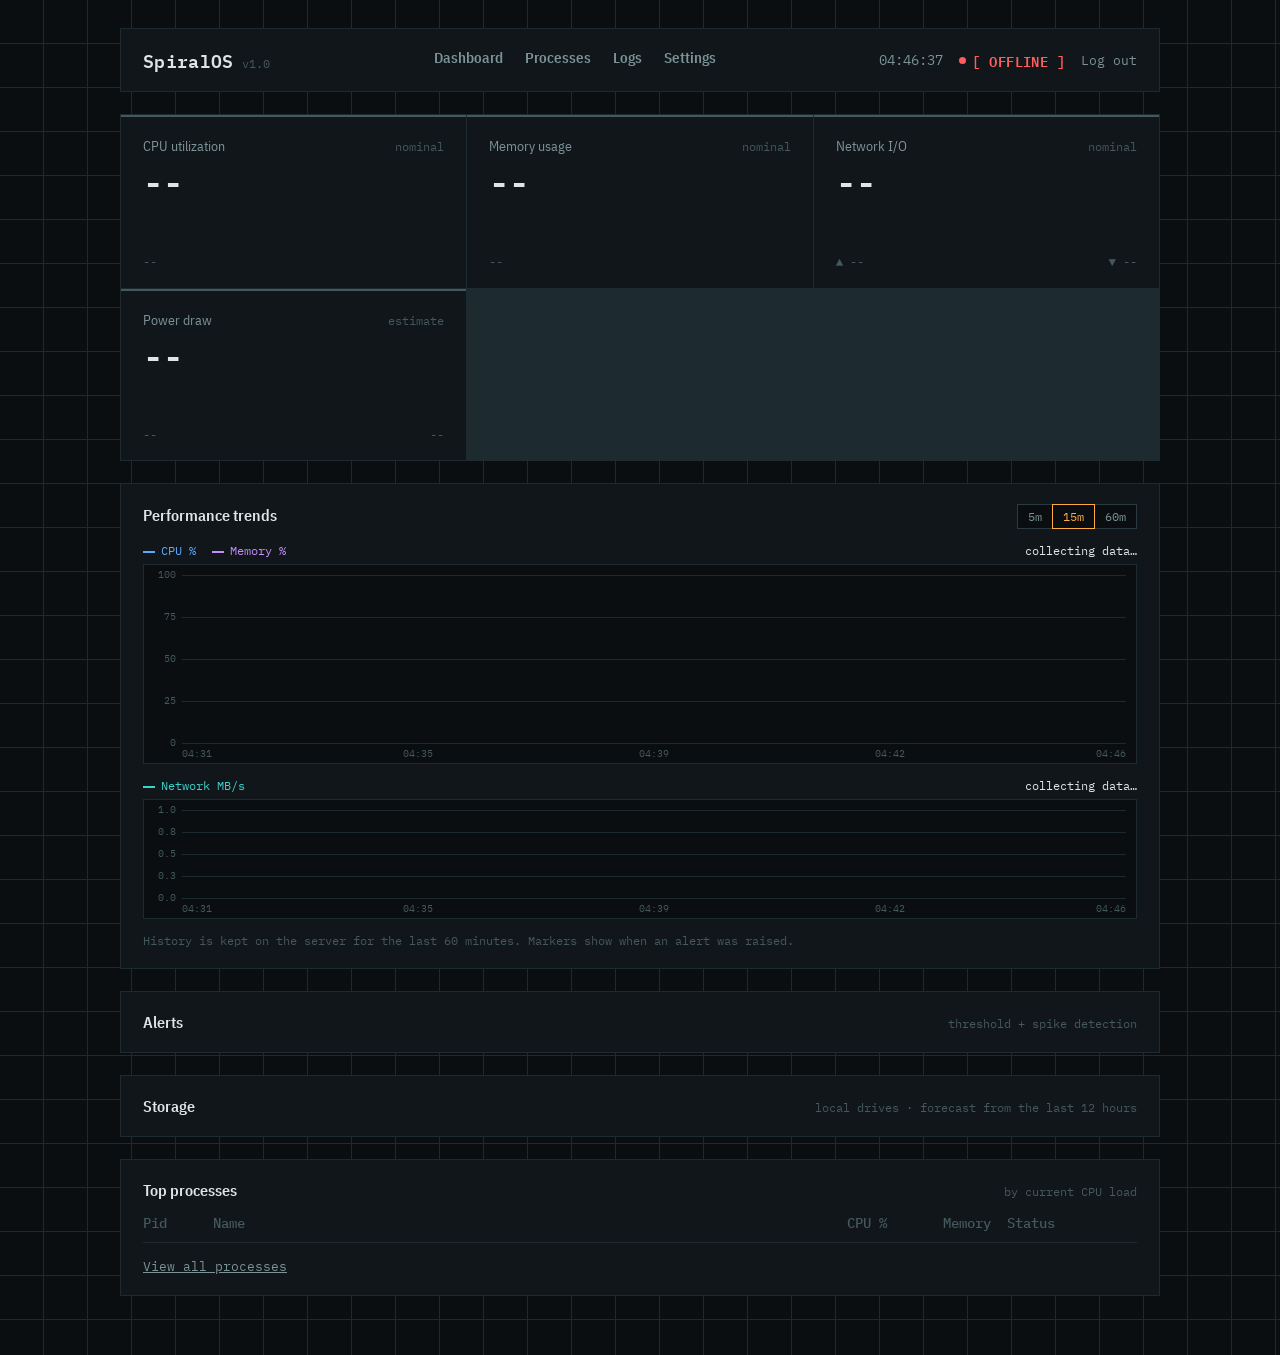
==== commit 3d6ea818: "Adding Disk & Power Consumption Meters. Updated HTML & CSS" ====
--- a/src/main/resources/static/index.html
+++ b/src/main/resources/static/index.html
@@ -35,6 +35,12 @@
         <svg class="sparkline" viewBox="0 0 100 28" preserveAspectRatio="none" aria-hidden="true"><polyline id="net-spark-line" points="" /></svg>
         <div class="metric-sub"><span id="net-up">▲ --</span><span id="net-down">▼ --</span></div>
       </article>
+      <article class="metric-card" id="card-power">
+        <div class="metric-head"><span class="metric-label">Power draw</span><span class="metric-flag" id="power-flag">estimate</span></div>
+        <div class="metric-value" id="power-value">--</div>
+        <svg class="sparkline" viewBox="0 0 100 28" preserveAspectRatio="none" aria-hidden="true"><polyline id="power-spark-line" points="" /></svg>
+        <div class="metric-sub"><span id="power-avg">--</span><span id="power-cost">--</span></div>
+      </article>
     </section>
 
     <section class="table-section">
@@ -63,6 +69,11 @@
     </section>
 
     <section class="table-section">
+      <div class="table-head"><h2>Storage</h2><span class="table-sub">local drives · forecast from the last 12 hours</span></div>
+      <ul class="disk-list" id="disk-list"></ul>
+    </section>
+
+    <section class="table-section">
       <div class="table-head"><h2>Top processes</h2><span class="table-sub">by current CPU load</span></div>
       <div class="table-scroll">
         <table class="process-table">
--- a/src/main/resources/static/style.css
+++ b/src/main/resources/static/style.css
@@ -500,3 +500,22 @@
   .alert-msg, .alert-state { grid-column: 1 / -1; }
   .chart-readout { margin-left: 0; width: 100%; }
 }
+
+/* ===== Alert culprits, storage ===== */
+.alert-culprits { grid-column: 1 / -1; color: var(--text-dim); font-size: 0.75rem; overflow-wrap: anywhere; }
+
+.disk-list { list-style: none; margin: 0 0 14px; padding: 0; font-family: var(--mono); font-size: 0.8rem; }
+.disk-item { display: grid; grid-template-columns: minmax(80px, 12ch) minmax(80px, 1fr) auto; gap: 4px 14px; align-items: center; padding: 9px 0; border-top: 1px solid var(--line); }
+.disk-item:first-child { border-top: none; }
+.disk-mount { color: var(--text); overflow: hidden; text-overflow: ellipsis; white-space: nowrap; }
+.disk-bar { display: block; height: 8px; background: var(--bg); border: 1px solid var(--line); }
+.disk-fill { display: block; height: 100%; width: var(--pct, 0%); background: var(--status-color, var(--green)); }
+.disk-size { color: var(--text-dim); white-space: nowrap; }
+.disk-forecast { grid-column: 2 / -1; color: var(--text-faint); font-size: 0.75rem; }
+.disk-forecast.warn { color: var(--amber); }
+.disk-forecast.crit { color: var(--red); }
+
+@media (max-width: 640px) {
+  .disk-item { grid-template-columns: 1fr auto; }
+  .disk-bar, .disk-forecast { grid-column: 1 / -1; }
+}
